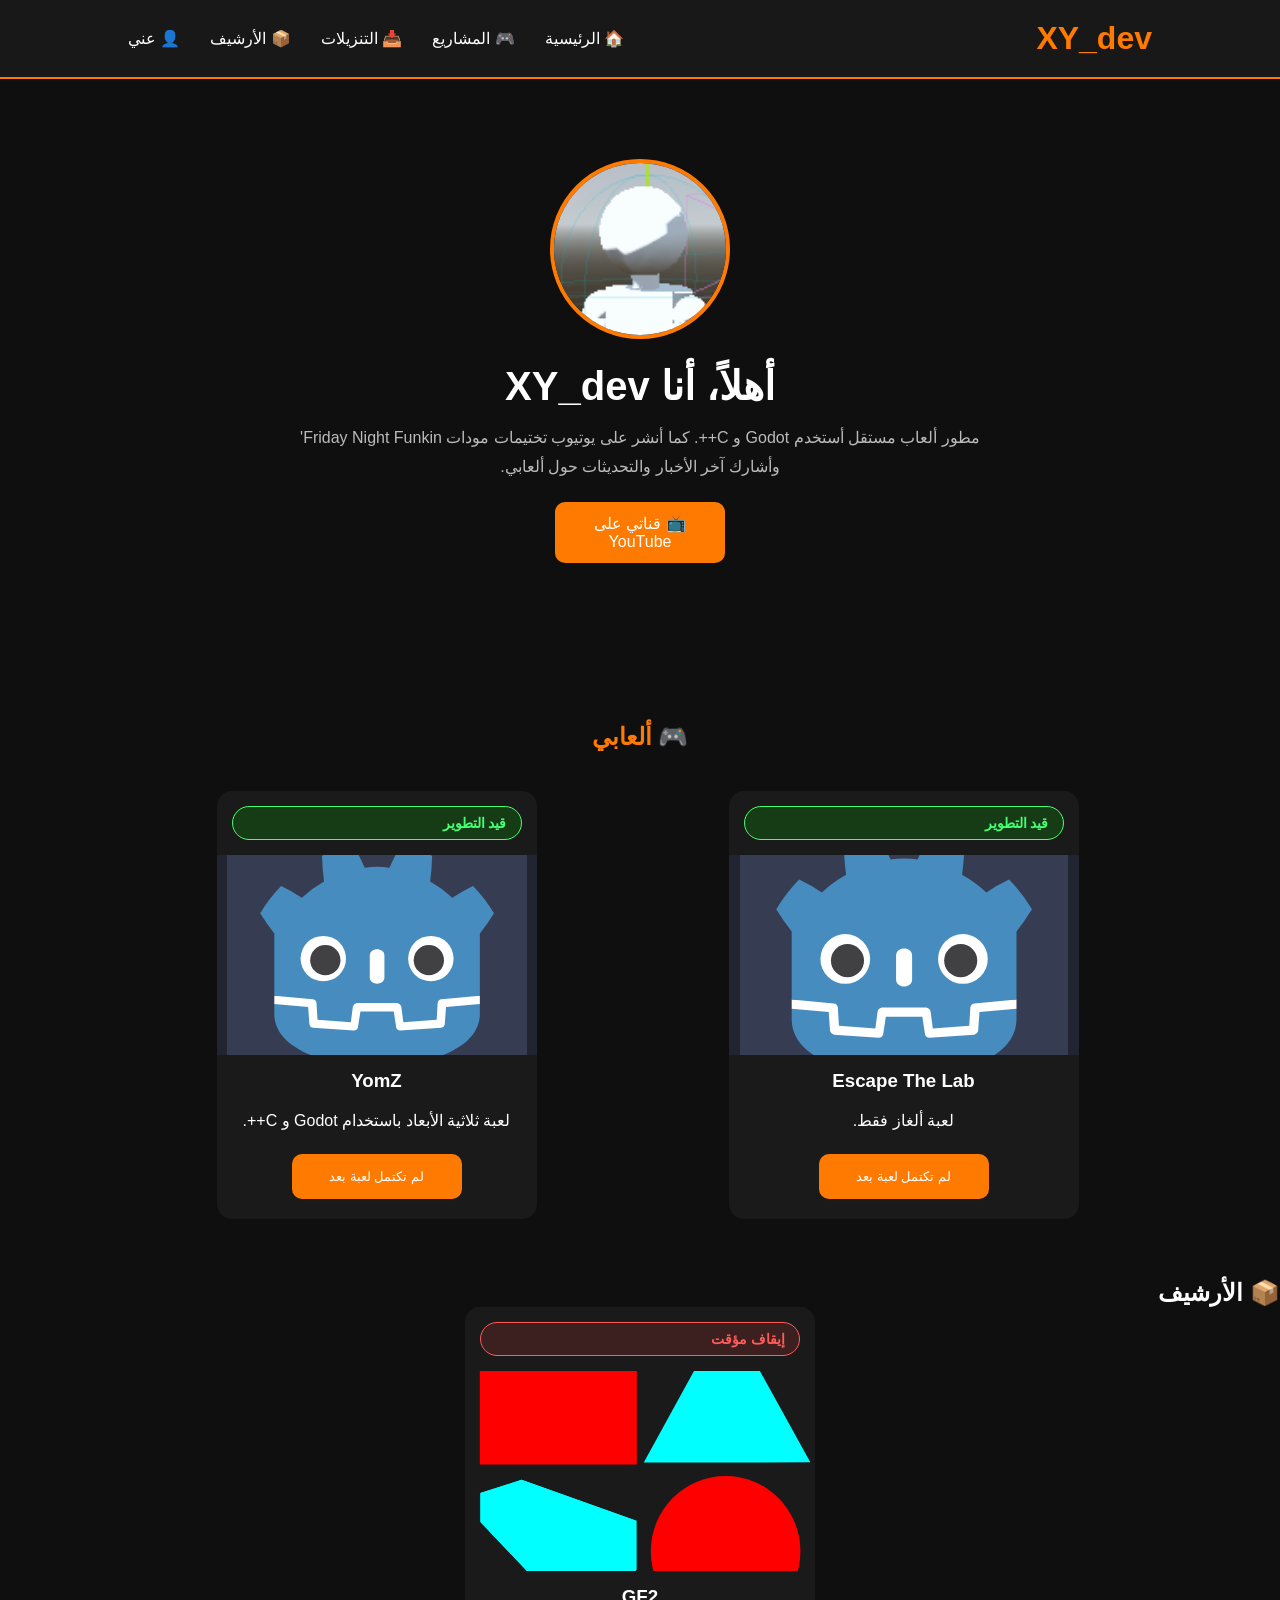
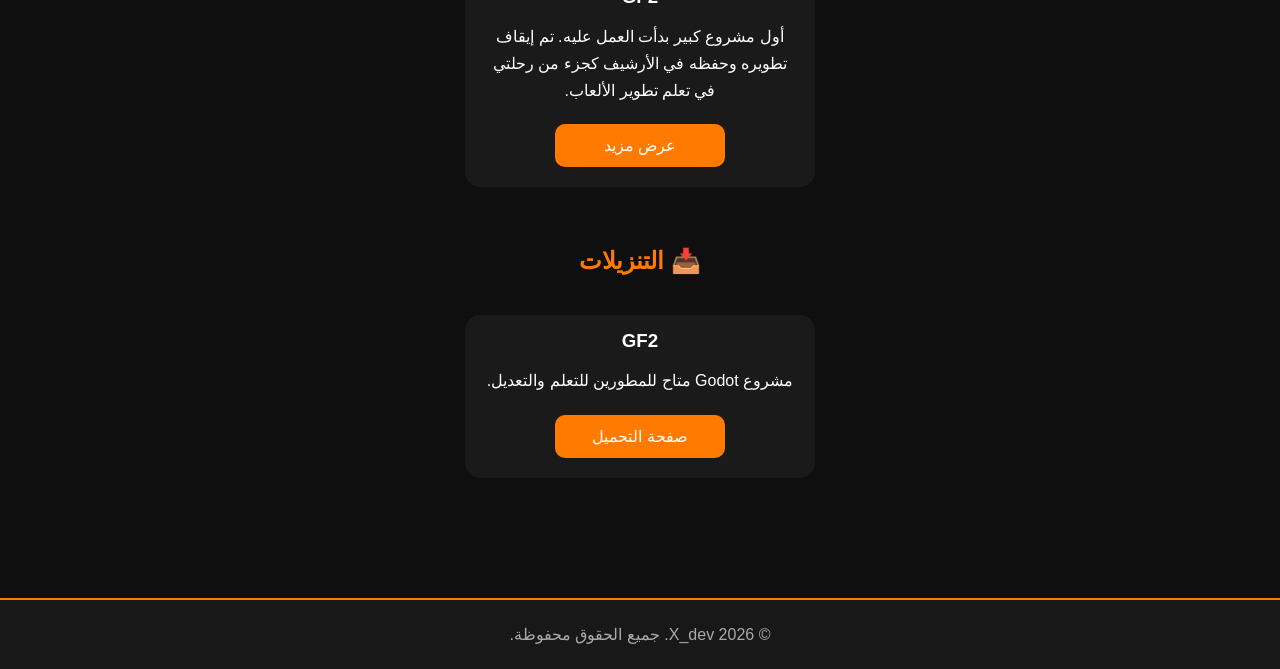
==== index.html @ 6c8db753 "Add files via upload" ====
<!DOCTYPE html>
<html lang="ar" dir="rtl">

<head>
    <meta charset="UTF-8">
    <meta name="viewport" content="width=device-width, initial-scale=1.0">
    <title>X_dev</title>

    <link rel="stylesheet" href="style.css">
</head>

<body>

    <!-- الشريط العلوي -->
    <header>
        <nav class="navbar">

            <div class="logo">
                XY_dev
            </div>
            <ul class="nav-links">
                <li><a href="#">🏠 الرئيسية</a></li>
                <li><a href="#projects">🎮 المشاريع</a></li>
                <li><a href="#downloads">📥 التنزيلات</a></li>
                <li><a href="#archive">📦 الأرشيف</a></li>
                <li><a href="#about">👤 عني</a></li>
            </ul>

        </nav>
    </header>

    <!-- المحتوى الرئيسي -->
    <main>

        <section class="hero" id="about">
                <img src="images/profile.png" alt="XY_dev" class="profile-image">
                <h1>أهلاً، أنا XY_dev</h1>
                <p>
                     مطور ألعاب مستقل أستخدم Godot و C++.
        كما أنشر على يوتيوب تختيمات مودات Friday Night Funkin'
        وأشارك آخر الأخبار والتحديثات حول ألعابي.
                </p>
                <a href="https://youtube.com/@youssef-x_dev?si=gDbdviO7WbCfYDlM"
       target="_blank"
       class="game-button">
       📺 قناتي على YouTube
                </a>

        </section>

        <!-- قسم الألعاب -->
        <section class="games" id="projects">

            <h2>🎮 ألعابي</h2>
            <div class="games-container">

                <div class="game-card">
                    <div class="status developing">
                        قيد التطوير
                    </div>

                    <img src="images/ETL.svg" alt="Escape The Lab">

                    <h3>Escape The Lab</h3>

                    <p>
                        لعبة ألغاز فقط.
                    </p>

                    <button>لم تكتمل لعبة بعد</button>

                </div>


            <div class="games-container">

                <div class="game-card">
                    <div class="status developing">
                        قيد التطوير
                    </div>

                    <img src="images/yomz.svg" alt="YomZ">

                    <h3>YomZ</h3>

                    <p>
                        لعبة ثلاثية الأبعاد باستخدام Godot و C++.
                    </p>

                    <button>لم تكتمل لعبة بعد</button>

                </div>

            </div>

        </section>

    </main>
    <!-- الأرشيف -->
<section class="archive" id="archive">

    <h2>📦 الأرشيف</h2>

    <div class="games-container">

        <div class="game-card">
            <div class="status archived">
                إيقاف مؤقت
            </div>

            <img src="images/gf2.svg" alt="GF2">

            <h3>GF2</h3>

            <p>
                أول مشروع كبير بدأت العمل عليه. تم إيقاف تطويره وحفظه في الأرشيف كجزء من رحلتي في تعلم تطوير الألعاب.
            </p>

            <a href="pages/gf2.html" class="game-button">
                عرض مزيد
            </a>

        </div>

    </div>

<section class="downloads" id="downloads">

    <h2>📥 التنزيلات</h2>

    <div class="games-container">

        <div class="game-card">

            <h3>GF2</h3>

            <p>
                مشروع Godot متاح للمطورين للتعلم والتعديل.
            </p>

            <a href="pages/gf2.html" class="game-button">
                صفحة التحميل
            </a>

        </div>

    </div>

</section>

</section>

    <!-- الفوتر -->
    <footer>

        <p>© 2026 X_dev. جميع الحقوق محفوظة.</p>

    </footer>

    <script src="script.js"></script>

</body>

</html>
---- style.css ----
/* ===== الإعدادات العامة ===== */

* {
    margin: 0;
    padding: 0;
    box-sizing: border-box;
}

body {
    background: #0F0F0F;
    color: white;
    font-family: Arial, sans-serif;
}

/* ===== الشريط العلوي ===== */

.navbar {
    background: #181818;
    display: flex;
    justify-content: space-between;
    align-items: center;
    padding: 20px 10%;
    border-bottom: 2px solid #FF7A00;
}

.logo {
    color: #FF7A00;
    font-size: 32px;
    font-weight: bold;
}

.nav-links {
    list-style: none;
    display: flex;
    gap: 30px;
}

.nav-links a {
    color: white;
    text-decoration: none;
    transition: 0.3s;
}

.nav-links a:hover {
    color: #FF7A00;
}

/* ===== قسم الترحيب ===== */

.hero {
    text-align: center;
    padding: 80px 20px;
}

.profile-image {
    width: 180px;
    height: 180px;
    border-radius: 50%;
    border: 4px solid #FF7A00;
    object-fit: cover;
}

.hero h1 {
    margin-top: 20px;
    font-size: 40px;
}

.hero p {
    margin-top: 15px;
    color: #BBBBBB;
    max-width: 700px;
    margin-left: auto;
    margin-right: auto;
    line-height: 1.8;
}

/* ===== الألعاب ===== */

.games {
    padding: 60px 10%;
}

.games h2 {
    text-align: center;
    color: #FF7A00;
    margin-bottom: 40px;
}

.games-container {
    display: grid;

    grid-template-columns: repeat(auto-fit, minmax(320px, 1fr));

    gap: 30px;

    max-width: 1200px;

    margin: auto;
}

.game-card {
    background: #1A1A1A;

    width: 100%;
    max-width: 350px;

    margin: auto;

    border-radius: 15px;
    overflow: hidden;

    display: flex;
    flex-direction: column;

    transition: .3s;
}

.game-card:hover {
    transform: translateY(-8px);
    box-shadow: 0 0 20px #FF7A00;
}

.game-card img {
    width: 100%;
    height: 200px;
    object-fit: cover;
}

.game-card h3 {
    margin: 15px;
    text-align: center;
}

.game-card p {
    margin: 0 15px;
    color: white;
    line-height: 1.7;
    text-align: center;

    flex: 1;
}

.game-card button {

    margin: 20px;

    align-self: center;

    width: 170px;
    height: 45px;

    background: #FF7A00;

    color: white;

    border: none;

    border-radius: 10px;

    cursor: pointer;

    transition: .3s;
}

.game-card button:hover {
    background: #FF9500;
}

/* ===== الفوتر ===== */

footer {
    margin-top: 60px;
    background: #181818;
    border-top: 2px solid #FF7A00;
    text-align: center;
    padding: 25px;
    color: #AAAAAA;
}
/* ===== حالة المشروع ===== */

.status {
    display: inline-block;
    margin: 15px;
    padding: 8px 14px;
    border-radius: 999px;
    font-size: 14px;
    font-weight: bold;
}

.developing {
    background: rgba(0, 255, 0, 0.15);
    color: #42ff73;
    border: 1px solid #42ff73;
}

.paused {
    background: rgba(255, 193, 7, 0.15);
    color: #ffc107;
    border: 1px solid #ffc107;
}

.archived {
    background: rgba(255, 60, 60, 0.15);
    color: #ff5b5b;
    border: 1px solid #ff5b5b;
}

.game-button{
    display: block;

    width: 170px;

    margin: 20px auto;

    padding: 12px;

    background: #FF7A00;

    color: white;

    text-decoration: none;

    text-align: center;

    border-radius: 10px;

    transition: .3s;
}

.game-button:hover{
    background: #FF9500;
}

.downloads {
    padding: 60px 10%;
}

.downloads h2 {
    text-align: center;
    color: #FF7A00;
    margin-bottom: 40px;
}
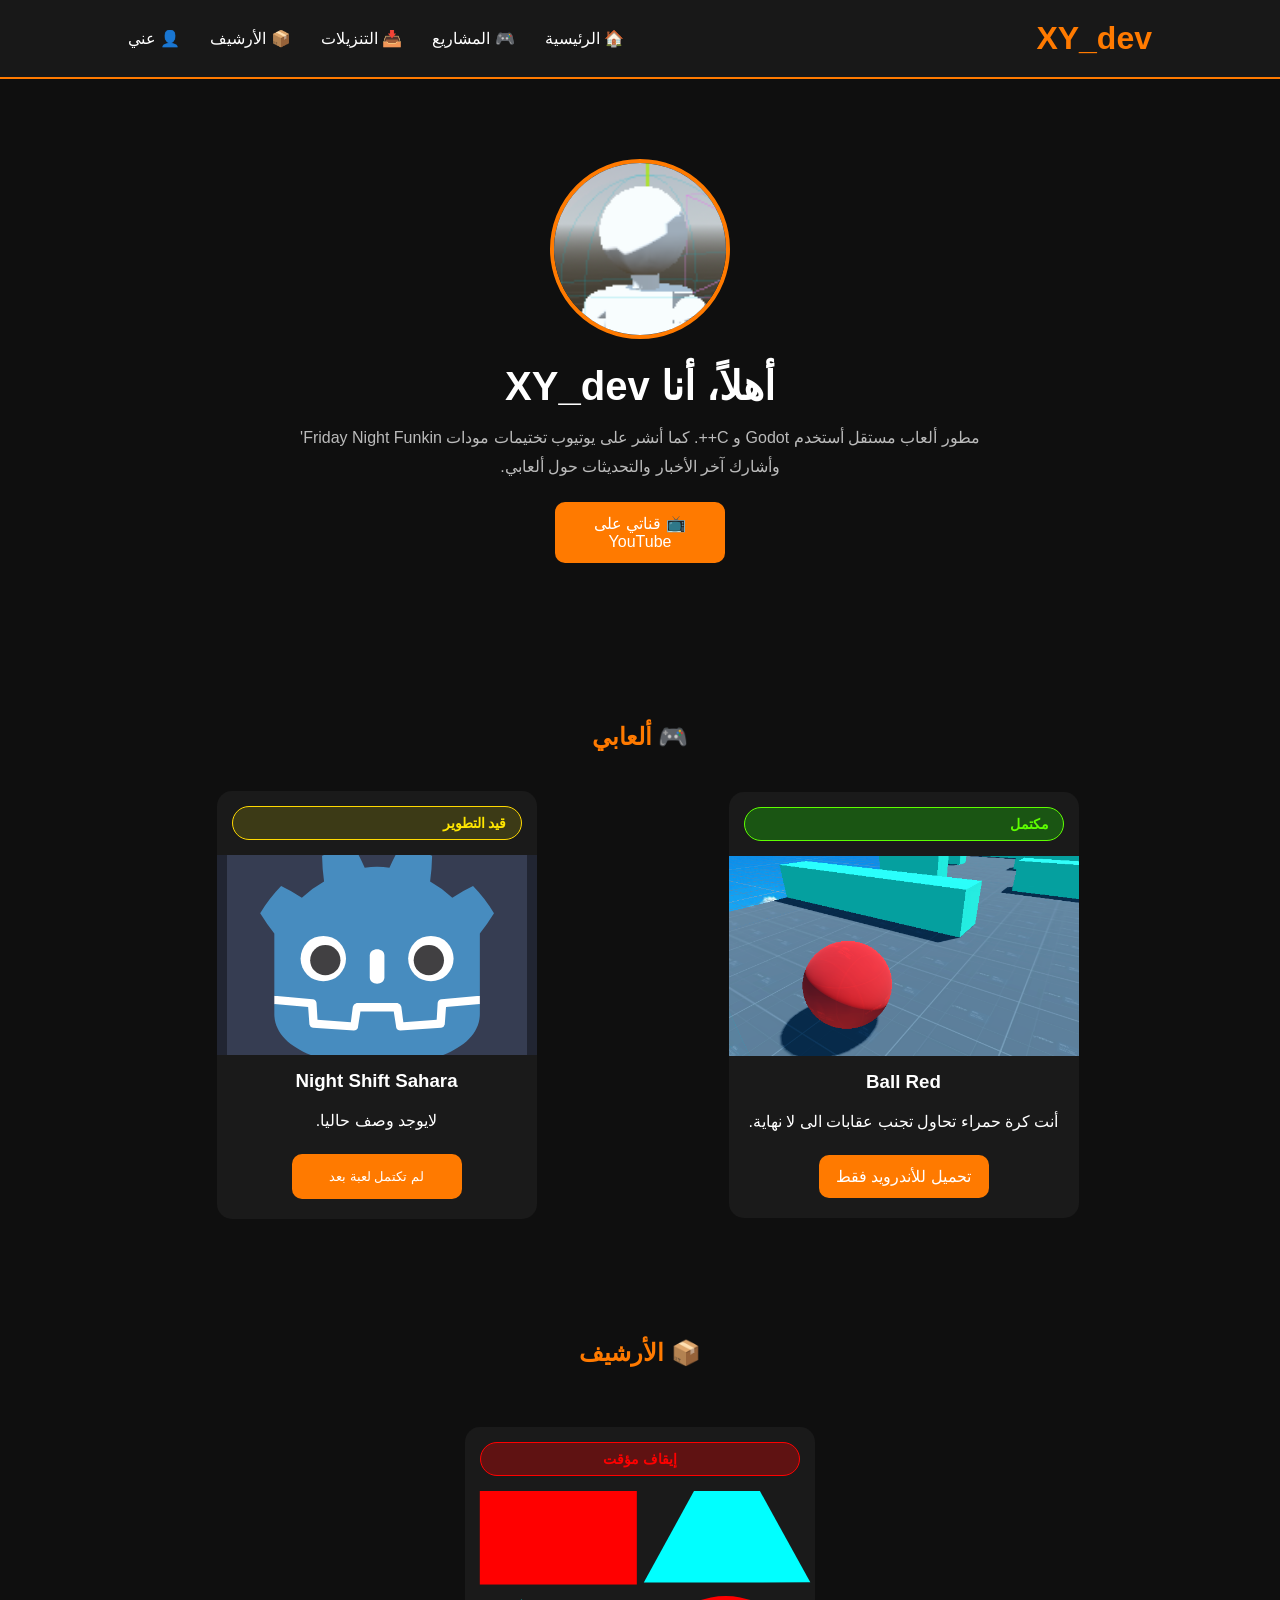
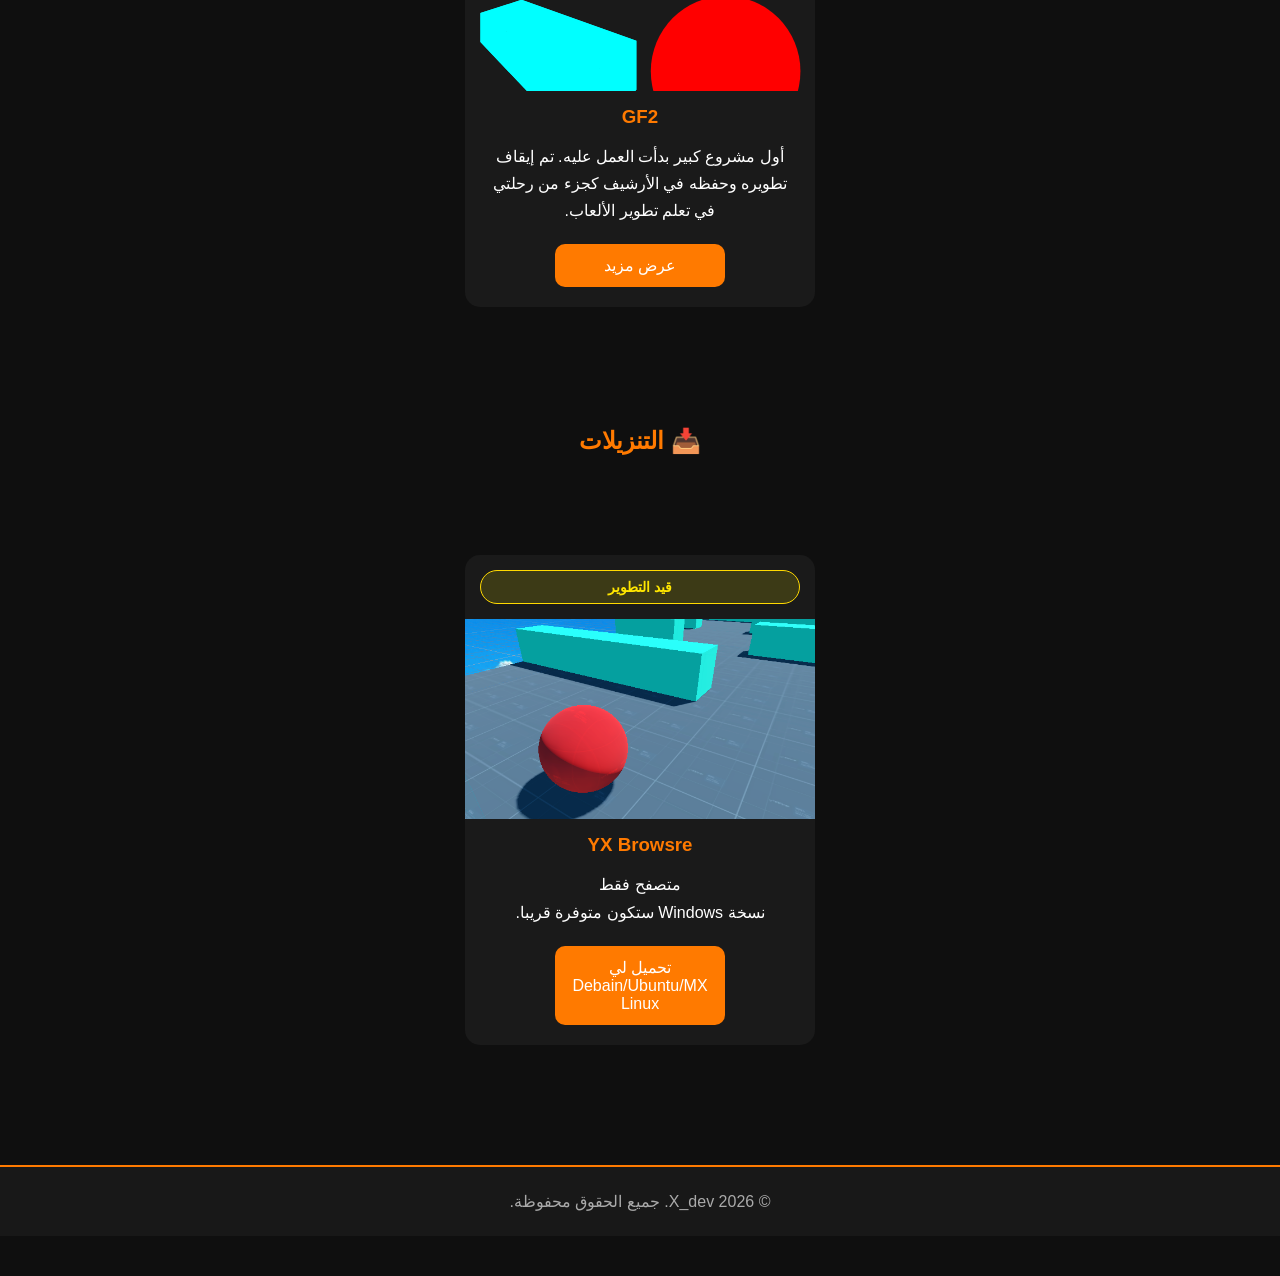
==== commit ac06bc3f: "Add files via upload" ====
--- a/index.html
+++ b/index.html
@@ -55,20 +55,21 @@
             <div class="games-container">
 
                 <div class="game-card">
-                    <div class="status developing">
-                        قيد التطوير
+                    <div class="status complete">
+                        مكتمل
                     </div>
 
-                    <img src="images/ETL.svg" alt="Escape The Lab">
+                    <img src="images/bl.png" alt="Ball Red">
 
-                    <h3>Escape The Lab</h3>
+                    <h3>Ball Red</h3>
 
                     <p>
-                        لعبة ألغاز فقط.
+                        أنت كرة حمراء تحاول تجنب عقابات الى لا نهاية.
                     </p>
 
-                    <button>لم تكتمل لعبة بعد</button>
-
+                    <a href="pages/br.html" class="game-button">
+                        تحميل للأندرويد فقط
+                    </a>
                 </div>
 
 
@@ -79,12 +80,12 @@
                         قيد التطوير
                     </div>
 
-                    <img src="images/yomz.svg" alt="YomZ">
+                    <img src="images/yomz.svg" alt="NSS">
 
-                    <h3>YomZ</h3>
+                    <h3>Night Shift Sahara</h3>
 
                     <p>
-                        لعبة ثلاثية الأبعاد باستخدام Godot و C++.
+                        لايوجد وصف حاليا.
                     </p>
 
                     <button>لم تكتمل لعبة بعد</button>
@@ -95,58 +96,67 @@
 
         </section>
 
-    </main>
-    <!-- الأرشيف -->
-<section class="archive" id="archive">
+         </main>
+          <!-- الأرشيف -->
+         <section class="archive" id="archive">
 
-    <h2>📦 الأرشيف</h2>
+            <h2>📦 الأرشيف</h2>
 
-    <div class="games-container">
+        <div class="games-container">
 
-        <div class="game-card">
-            <div class="status archived">
+             <div class="game-card">
+                <div class="status paused">
                 إيقاف مؤقت
-            </div>
+             </div>
 
-            <img src="images/gf2.svg" alt="GF2">
+                 <img src="images/gf2.svg" alt="GF2">
 
-            <h3>GF2</h3>
+                <h3>GF2</h3>
 
-            <p>
+                 <p>
                 أول مشروع كبير بدأت العمل عليه. تم إيقاف تطويره وحفظه في الأرشيف كجزء من رحلتي في تعلم تطوير الألعاب.
-            </p>
+                </p>
 
-            <a href="pages/gf2.html" class="game-button">
+                 <a href="pages/gf2.html" class="game-button">
                 عرض مزيد
-            </a>
+                </a>
 
         </div>
 
     </div>
 
-<section class="downloads" id="downloads">
+         <section class="downloads" id="downloads">
 
-    <h2>📥 التنزيلات</h2>
+         <h2>📥 التنزيلات</h2>
 
-    <div class="games-container">
-
-        <div class="game-card">
-
-            <h3>GF2</h3>
-
-            <p>
-                مشروع Godot متاح للمطورين للتعلم والتعديل.
-            </p>
-
-            <a href="pages/gf2.html" class="game-button">
-                صفحة التحميل
-            </a>
+         <div class="games-container">
 
         </div>
 
-    </div>
 
-</section>
+        <div class="games-container">
+             <div class="game-card">
+                <div class="status developing">
+                قيد التطوير
+             </div>
+
+                <img src="images/bl.png" alt="YXB">
+
+                <h3>YX Browsre</h3>
+
+                 <p>
+                     متصفح فقط
+                </p>
+                <p>
+                     نسخة Windows ستكون متوفرة قريبا.
+                </p>
+
+                 <a href="pages/xy-browsre.html" class="game-button">
+                تحميل لي Debain/Ubuntu/MX Linux
+                </a>
+
+        </div>
+
 
 </section>
 
--- a/style.css
+++ b/style.css
@@ -188,21 +188,27 @@
 }
 
 .developing {
-    background: rgba(0, 255, 0, 0.15);
-    color: #42ff73;
-    border: 1px solid #42ff73;
+    background: rgba(255, 238, 0, 0.15);
+    color: #ffe600;
+    border: 1px solid #ffd900;
 }
 
 .paused {
-    background: rgba(255, 193, 7, 0.15);
-    color: #ffc107;
-    border: 1px solid #ffc107;
+    background: rgba(255, 0, 0, 0.301);
+    color: #ff0000;
+    border: 1px solid #ff0000;
 }
 
 .archived {
-    background: rgba(255, 60, 60, 0.15);
-    color: #ff5b5b;
-    border: 1px solid #ff5b5b;
+    background: rgba(27, 1, 255, 0.247);
+    color: #0026ff;
+    border: 1px solid #0026ff;
+}
+
+.complete {
+    background: rgba(30, 255, 0, 0.26);
+    color: #5eff00;
+    border: 1px solid #5eff00;
 }
 
 .game-button{
@@ -239,4 +245,14 @@
     text-align: center;
     color: #FF7A00;
     margin-bottom: 40px;
+}
+
+.archive {
+    text-align: center;
+    color: #FF7A00;
+    margin-bottom: 40px;
+}
+
+.archive h2 {
+    padding: 60px 10%;
 }
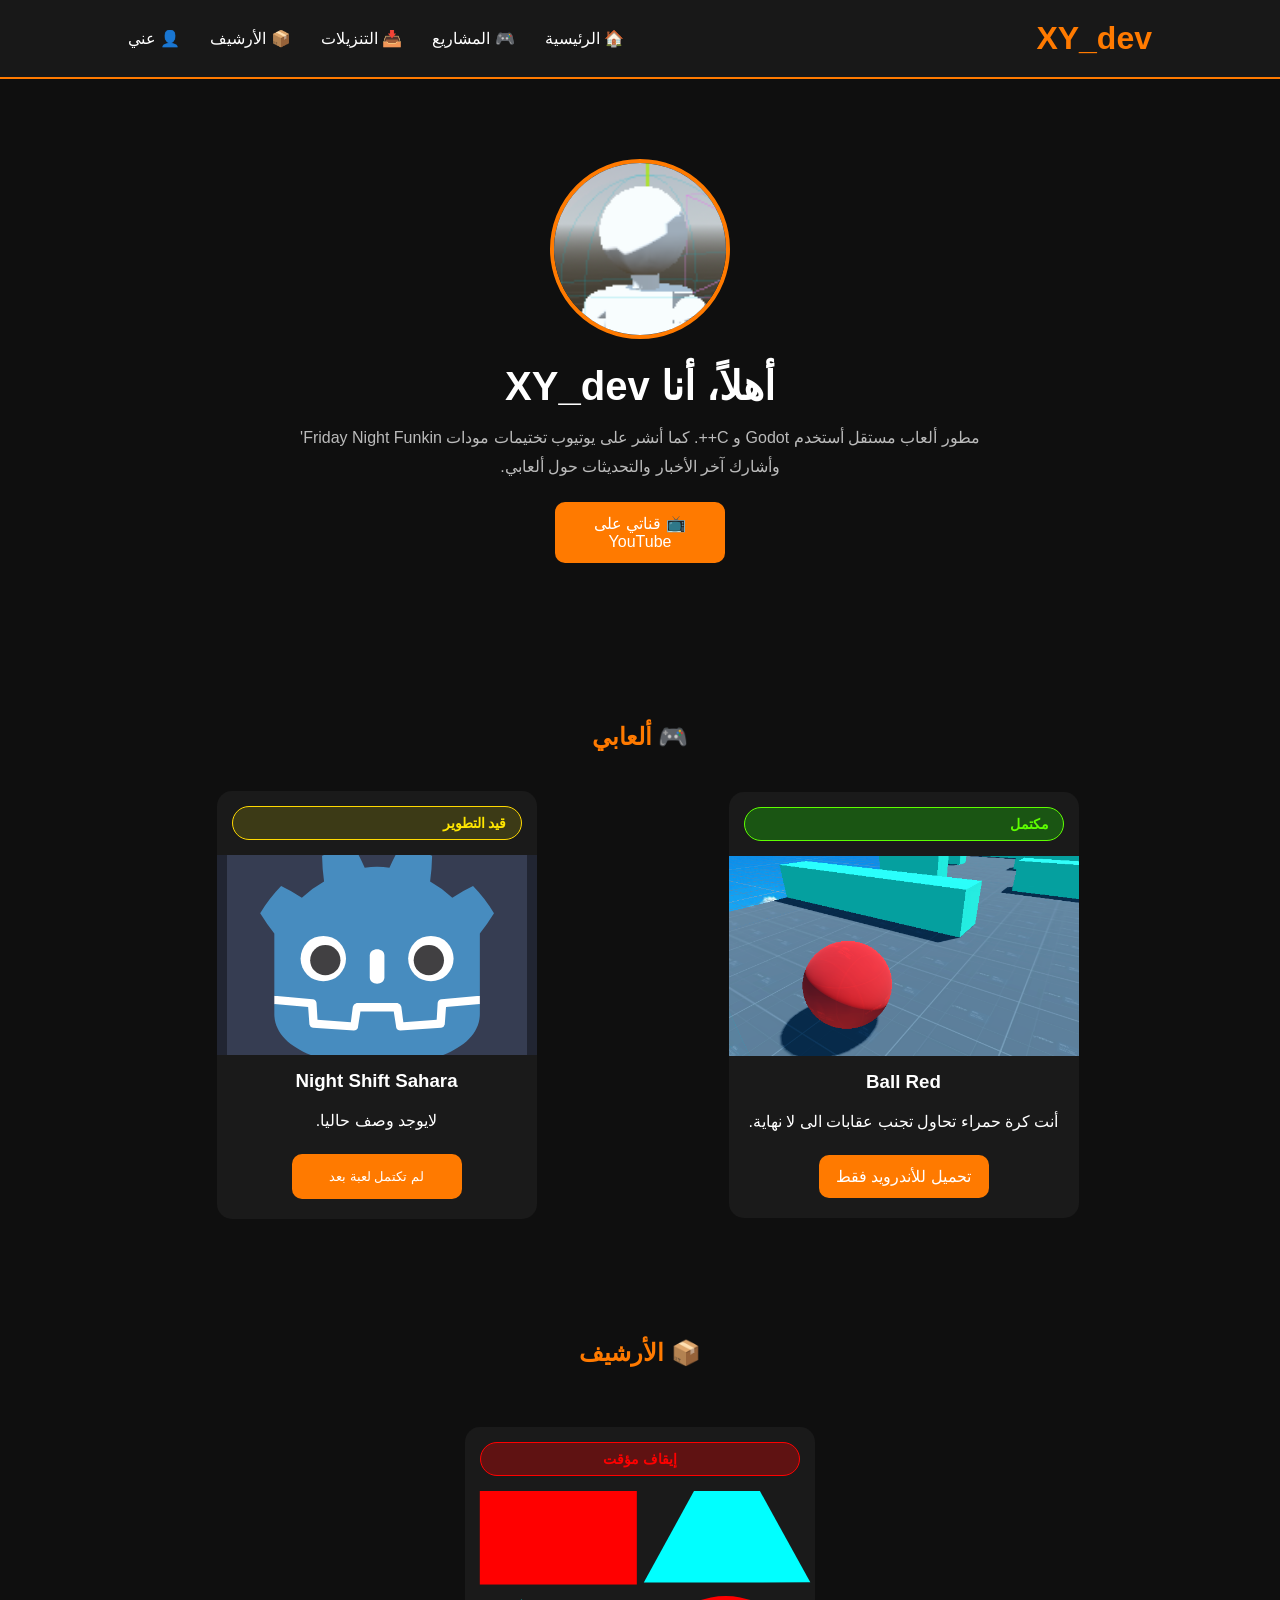
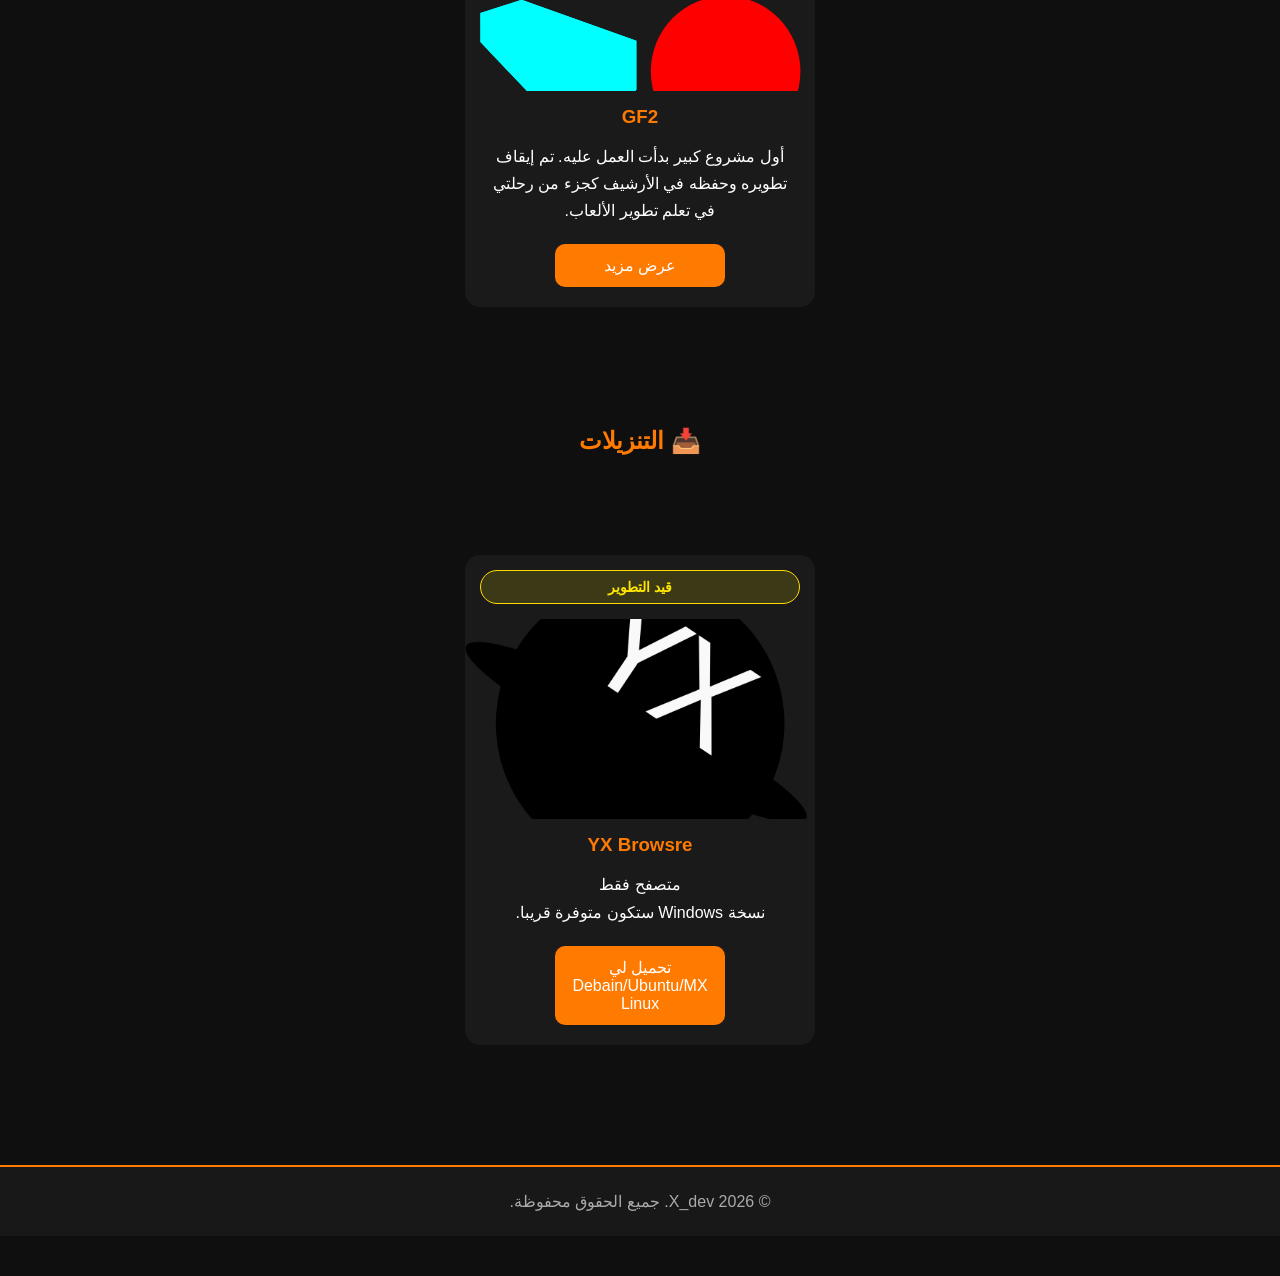
==== commit d8724e8d: "Add files via upload" ====
--- a/index.html
+++ b/index.html
@@ -67,7 +67,7 @@
                         أنت كرة حمراء تحاول تجنب عقابات الى لا نهاية.
                     </p>
 
-                    <a href="pages/br.html" class="game-button">
+                    <a href="pages/ERORRRRRRRR.html" class="game-button">
                         تحميل للأندرويد فقط
                     </a>
                 </div>
@@ -140,7 +140,7 @@
                 قيد التطوير
              </div>
 
-                <img src="images/bl.png" alt="YXB">
+                <img src="images/YXB.png" alt="YXB">
 
                 <h3>YX Browsre</h3>
 
@@ -171,4 +171,4 @@
 
 </body>
 
-</html>+</html>
